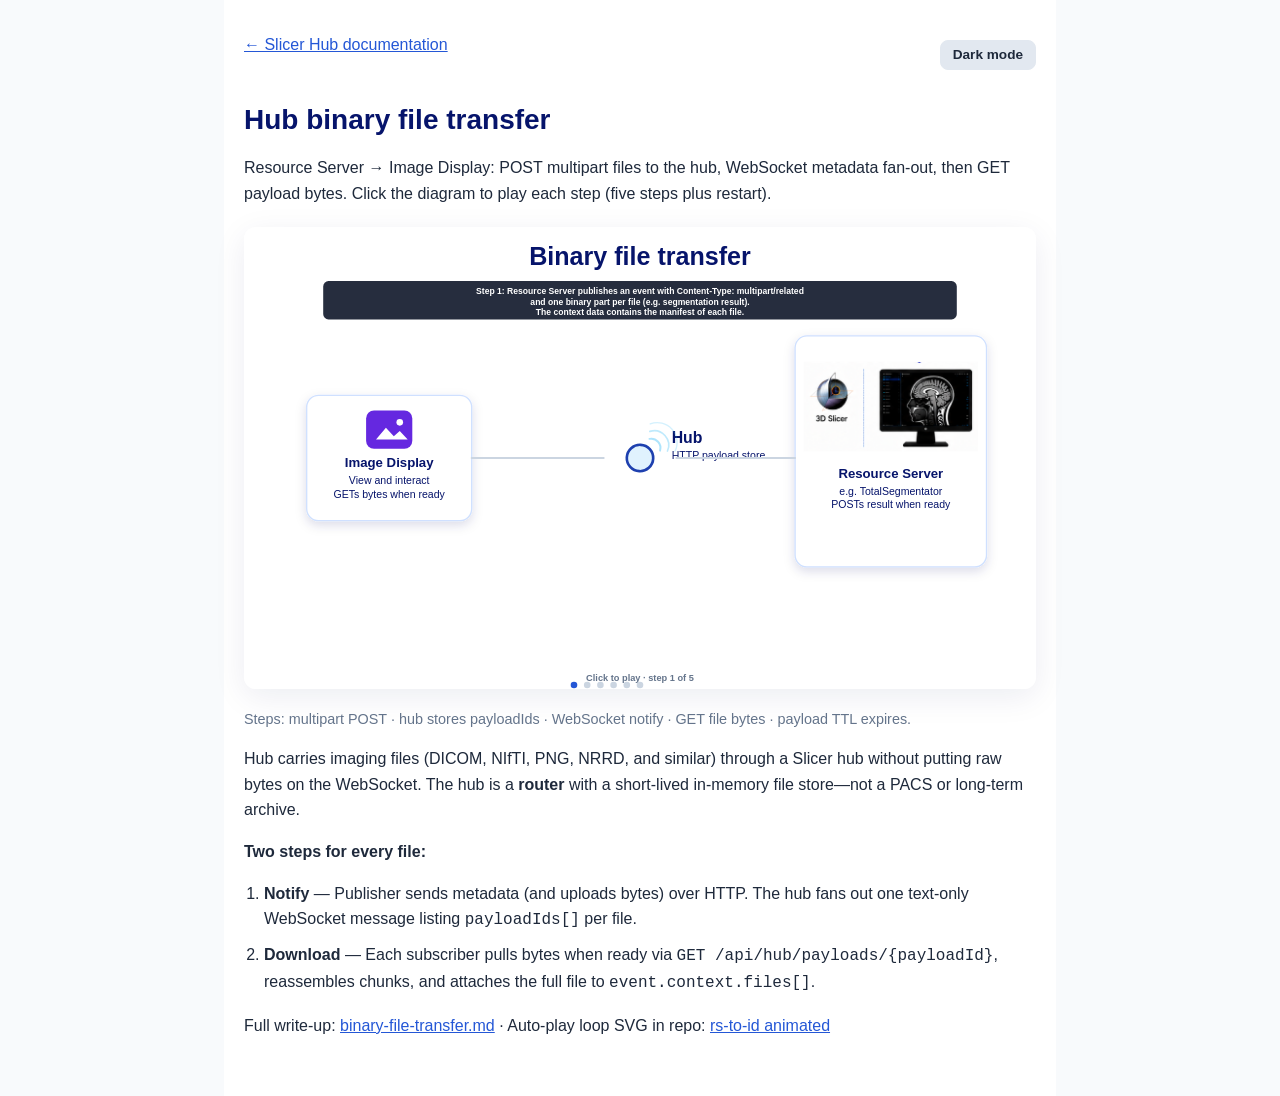
==== docs/binary-file-transfer.html @ 9528d48c "init" ====
<!DOCTYPE html>
<html lang="en">
<head>
  <meta charset="utf-8">
  <meta name="viewport" content="width=device-width, initial-scale=1">
  <title>Binary file transfer — Hub</title>
  <script>
    (function () {
      var k = 'hub-pages-mode';
      var s = localStorage.getItem(k);
      var m =
        s === 'light' || s === 'dark'
          ? s
          : window.matchMedia('(prefers-color-scheme: dark)').matches
            ? 'dark'
            : 'light';
      document.documentElement.dataset.mode = m;
    })();
  </script>
  <link rel="stylesheet" href="theme.css">
</head>
<body>
  <main>
    <div class="page-toolbar">
      <p class="back-link"><a href="index.html">← Slicer Hub documentation</a></p>
      <button type="button" id="theme-toggle" class="theme-toggle">Dark mode</button>
    </div>
    <h1 id="binary-file-transfer">Hub binary file transfer</h1>
    <p>
      Resource Server → Image Display: POST multipart files to the hub, WebSocket
      metadata fan-out, then GET payload bytes. Click the diagram to play each
      step (five steps plus restart).
    </p>
    <div class="diagram">
      <object
        data="images/binary-file-transfer-rs-to-id-interactive.svg"
        type="image/svg+xml"
        width="1200"
        height="700"
        aria-label="Interactive binary file transfer diagram (Resource Server to Image Display)">
        <p>
          Your browser cannot display this interactive SVG.
          <a href="images/binary-file-transfer-rs-to-id-interactive.svg">Open the SVG directly</a>.
        </p>
      </object>
    </div>
    <p class="diagram-caption">
      Steps: multipart POST · hub stores payloadIds · WebSocket notify · GET file bytes · payload TTL expires.
    </p>

    <p>
      Hub carries imaging files (DICOM, NIfTI, PNG, NRRD, and similar) through a
      Slicer hub without putting raw bytes on the WebSocket. The hub is a
      <strong>router</strong> with a short-lived in-memory file store—not a PACS or
      long-term archive.
    </p>
    <p><strong>Two steps for every file:</strong></p>
    <ol>
      <li>
        <strong>Notify</strong> — Publisher sends metadata (and uploads bytes) over HTTP.
        The hub fans out one text-only WebSocket message listing
        <code>payloadIds[]</code> per file.
      </li>
      <li>
        <strong>Download</strong> — Each subscriber pulls bytes when ready via
        <code>GET /api/hub/payloads/&#123;payloadId&#125;</code>, reassembles chunks,
        and attaches the full file to <code>event.context.files[]</code>.
      </li>
    </ol>
    <p>
      Full write-up:
      <a href="https://github.com/mbellehumeur/SlicerHub/blob/main/HubInterface/docs/binary-file-transfer.md">binary-file-transfer.md</a>
      · Auto-play loop SVG in repo:
      <a href="https://github.com/mbellehumeur/SlicerHub/blob/main/HubInterface/docs/images/binary-file-transfer-animated-rs-to-id.svg">rs-to-id animated</a>
    </p>
  </main>
  <script src="theme.js"></script>
</body>
</html>
---- docs/theme.css ----
:root,
html[data-mode='light'] {
  color-scheme: light;
  --bg-page: #f8fafc;
  --bg-main: #ffffff;
  --text: #1e293b;
  --heading: #06146b;
  --link: #2457d6;
  --link-hover: #1d4ed8;
  --muted: #64748b;
  --border: #e2e8f0;
  --diagram-shadow: rgba(11, 27, 95, 0.08);
  --btn-bg: #e2e8f0;
  --btn-bg-hover: #cbd5e1;
  --btn-text: #1e293b;
}

html[data-mode='dark'] {
  color-scheme: dark;
  --bg-page: #0f172a;
  --bg-main: #1e293b;
  --text: #e2e8f0;
  --heading: #bfdbfe;
  --link: #93c5fd;
  --link-hover: #bfdbfe;
  --muted: #94a3b8;
  --border: #334155;
  --diagram-shadow: rgba(0, 0, 0, 0.4);
  --btn-bg: #334155;
  --btn-bg-hover: #475569;
  --btn-text: #f1f5f9;
}

* {
  box-sizing: border-box;
}

body {
  margin: 0;
  font-family: Arial, Helvetica, sans-serif;
  font-size: 16px;
  line-height: 1.6;
  color: var(--text);
  background: var(--bg-page);
}

a {
  color: var(--link);
}

a:hover {
  color: var(--link-hover);
}

img {
  max-width: 100%;
  height: auto;
}

main {
  max-width: 52rem;
  margin: 0 auto;
  padding: 2rem 1.25rem 3rem;
  background: var(--bg-main);
}

h1,
h2,
h3,
h4 {
  color: var(--heading);
  line-height: 1.25;
}

h1 {
  font-size: 1.75rem;
  margin-top: 0;
}

h2 {
  font-size: 1.35rem;
  margin-top: 2.5rem;
  padding-top: 0.5rem;
  border-top: 1px solid var(--border);
}

h3 {
  font-size: 1.1rem;
  margin-top: 1.75rem;
}

h4 {
  font-size: 1rem;
  margin-top: 1.25rem;
}

hr {
  border: 0;
  border-top: 1px solid var(--border);
  margin: 2rem 0;
}

ul,
ol {
  padding-left: 1.25rem;
}

li {
  margin: 0.5rem 0;
}

li img {
  display: block;
  margin-top: 0.5rem;
  width: 200px;
}

.banner {
  display: block;
  width: 100%;
  max-width: 960px;
  margin: 0 auto;
}

.page-toolbar {
  display: flex;
  flex-wrap: wrap;
  align-items: center;
  justify-content: space-between;
  gap: 0.75rem 1rem;
  margin-bottom: 1.5rem;
}

.repo-link {
  font-size: 0.9rem;
  color: var(--muted);
  margin: 0;
}

.theme-toggle {
  font: 600 0.85rem Arial, Helvetica, sans-serif;
  color: var(--btn-text);
  background: var(--btn-bg);
  border: 1px solid var(--border);
  border-radius: 8px;
  padding: 0.4rem 0.75rem;
  cursor: pointer;
}

.theme-toggle:hover {
  background: var(--btn-bg-hover);
}

.diagram {
  margin: 1.25rem 0;
  line-height: 0;
  border-radius: 12px;
  overflow: hidden;
  box-shadow: 0 8px 32px var(--diagram-shadow);
}

.diagram object {
  display: block;
  width: 100%;
  height: auto;
  border: 0;
}

.diagram-caption,
.figure-caption {
  margin: 0.5rem 0 0;
  font-size: 0.9rem;
  color: var(--muted);
  line-height: 1.5;
}

.figure-center {
  text-align: center;
}

.worklist-hero {
  display: block;
  margin: 1rem auto;
  max-width: 100%;
}

.back-link {
  margin: 0 0 1.25rem;
}
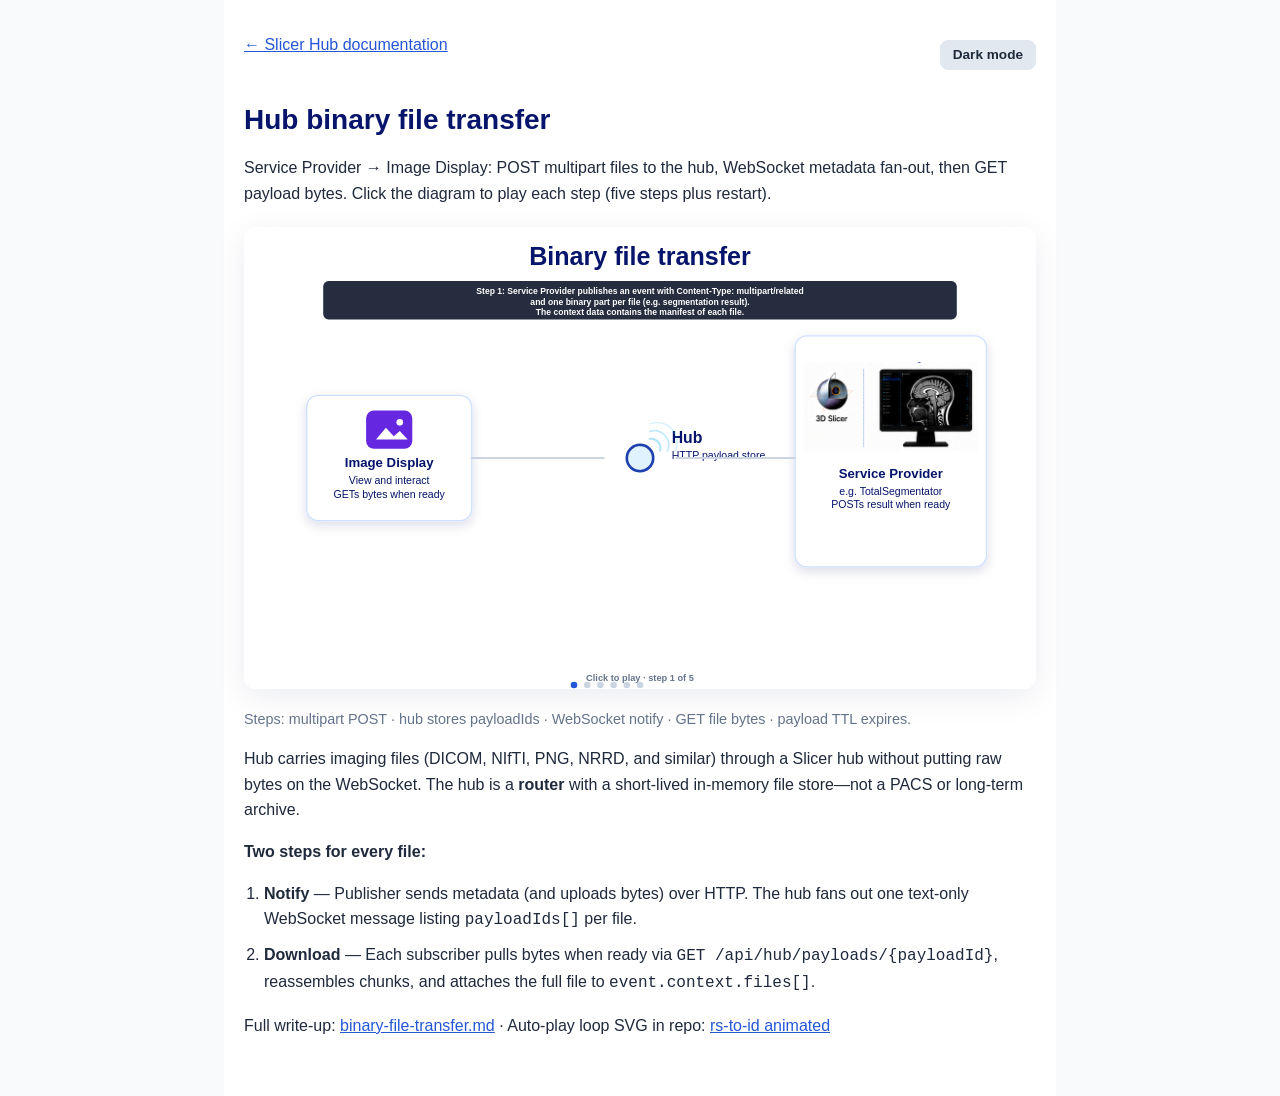
==== commit 1f040e58: "Refactor resource server terminology to service providers across the codebase" ====
--- a/docs/binary-file-transfer.html
+++ b/docs/binary-file-transfer.html
@@ -27,7 +27,7 @@
     </div>
     <h1 id="binary-file-transfer">Hub binary file transfer</h1>
     <p>
-      Resource Server → Image Display: POST multipart files to the hub, WebSocket
+      Service Provider → Image Display: POST multipart files to the hub, WebSocket
       metadata fan-out, then GET payload bytes. Click the diagram to play each
       step (five steps plus restart).
     </p>
@@ -37,7 +37,7 @@
         type="image/svg+xml"
         width="1200"
         height="700"
-        aria-label="Interactive binary file transfer diagram (Resource Server to Image Display)">
+        aria-label="Interactive binary file transfer diagram (Service Provider to Image Display)">
         <p>
           Your browser cannot display this interactive SVG.
           <a href="images/binary-file-transfer-rs-to-id-interactive.svg">Open the SVG directly</a>.
